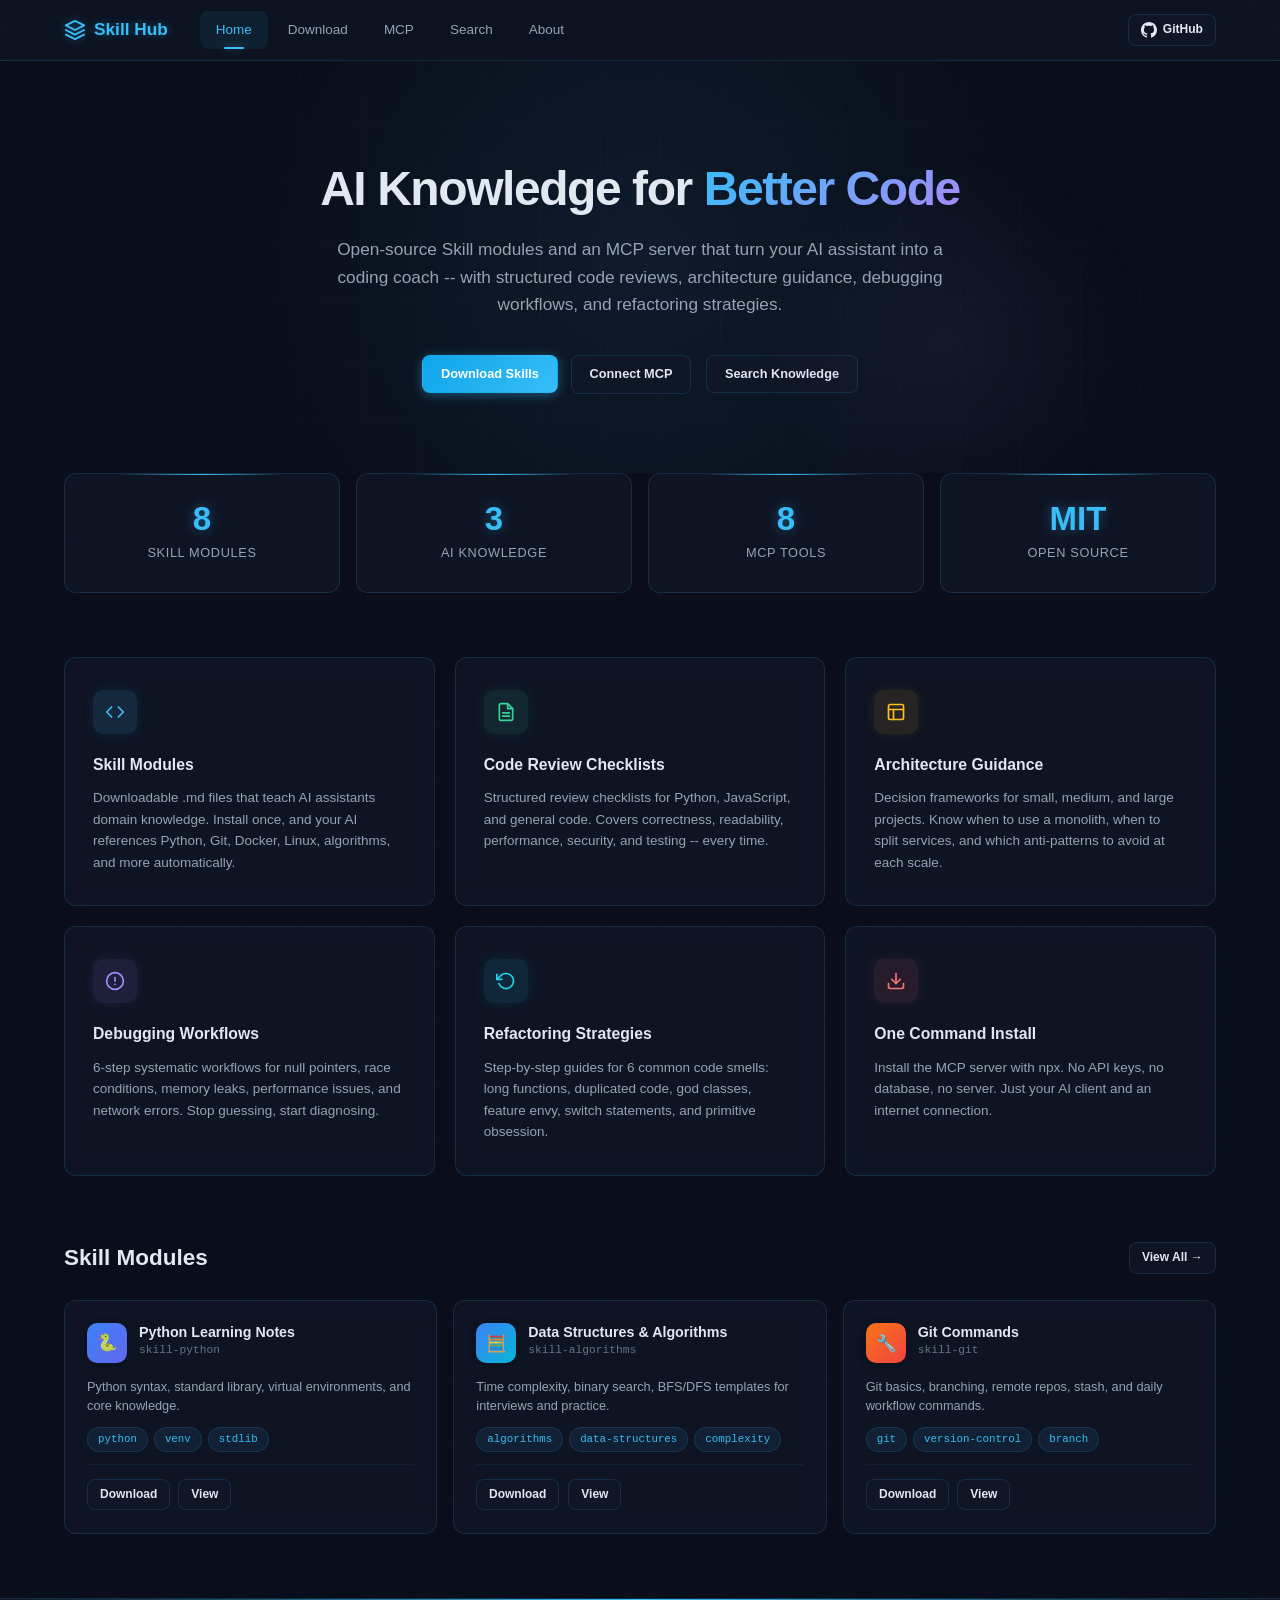
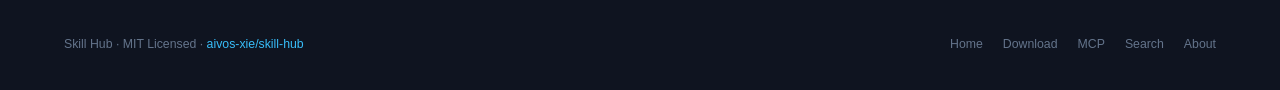
==== index.html @ 74129fa7 "Deploy skill-hub from backup" ====
﻿<!DOCTYPE html>
<html lang="en">
<head>
<meta charset="UTF-8">
<meta name="viewport" content="width=device-width, initial-scale=1.0">
<title>Skill Hub -- AI Knowledge &amp; Skill Modules</title>
<meta name="description" content="Open-source AI knowledge base and Skill modules for developers. Download Skill files, connect the MCP server, and let AI help you write better code.">
<link rel="stylesheet" href="/assets/style.css">
</head>
<body>

<nav class="nav">
  <div class="nav-inner">
    <a href="/" class="nav-brand">
      <svg viewBox="0 0 24 24" fill="none" stroke="currentColor" stroke-width="2" stroke-linecap="round" stroke-linejoin="round"><path d="M12 2L2 7l10 5 10-5-10-5z"/><path d="M2 17l10 5 10-5"/><path d="M2 12l10 5 10-5"/></svg>
      Skill Hub
    </a>
    <div class="nav-links">
      <a href="index.html" class="active">Home</a>
      <a href="download.html">Download</a>
      <a href="mcp.html">MCP</a>
      <a href="search.html">Search</a>
      <a href="about.html">About</a>
    </div>
    <div class="nav-actions">
      <a href="https://github.com/aivos-xie/skill-hub" class="btn btn-sm" target="_blank" rel="noopener">
        <svg width="16" height="16" viewBox="0 0 24 24" fill="currentColor"><path d="M12 0c-6.626 0-12 5.373-12 12 0 5.302 3.438 9.8 8.207 11.387.599.111.793-.261.793-.577v-2.234c-3.338.726-4.033-1.416-4.033-1.416-.546-1.387-1.333-1.756-1.333-1.756-1.089-.745.083-.729.083-.729 1.205.084 1.839 1.237 1.839 1.237 1.07 1.834 2.807 1.304 3.492.997.107-.775.418-1.305.762-1.604-2.665-.305-5.467-1.334-5.467-5.931 0-1.311.469-2.381 1.236-3.221-.124-.303-.535-1.524.117-3.176 0 0 1.008-.322 3.301 1.23.957-.266 1.983-.399 3.003-.404 1.02.005 2.047.138 3.006.404 2.291-1.552 3.297-1.23 3.297-1.23.653 1.653.242 2.874.118 3.176.77.84 1.235 1.911 1.235 3.221 0 4.609-2.807 5.624-5.479 5.921.43.372.823 1.102.823 2.222v3.293c0 .319.192.694.801.576 4.765-1.589 8.199-6.086 8.199-11.386 0-6.627-5.373-12-12-12z"/></svg>
        GitHub
      </a>
    </div>
  </div>
</nav>

<main>
  <section class="hero">
    <div class="container">
      <h1>AI Knowledge for <span>Better Code</span></h1>
      <p>Open-source Skill modules and an MCP server that turn your AI assistant into a coding coach -- with structured code reviews, architecture guidance, debugging workflows, and refactoring strategies.</p>
      <div class="hero-actions">
        <a href="download.html" class="btn btn-primary">Download Skills</a>
        <a href="mcp.html" class="btn">Connect MCP</a>
        <a href="search.html" class="btn">Search Knowledge</a>
      </div>
    </div>
  </section>

  <div class="container">
    <div class="stats">
      <div class="stat">
        <div class="stat-value" id="stat-skills">8</div>
        <div class="stat-label">Skill Modules</div>
      </div>
      <div class="stat">
        <div class="stat-value" id="stat-knowledge">3</div>
        <div class="stat-label">AI Knowledge</div>
      </div>
      <div class="stat">
        <div class="stat-value">8</div>
        <div class="stat-label">MCP Tools</div>
      </div>
      <div class="stat">
        <div class="stat-value">MIT</div>
        <div class="stat-label">Open Source</div>
      </div>
    </div>

    <div class="features">
      <div class="feature">
        <div class="feature-icon blue">
          <svg width="20" height="20" viewBox="0 0 24 24" fill="none" stroke="currentColor" stroke-width="2" stroke-linecap="round" stroke-linejoin="round"><polyline points="16 18 22 12 16 6"/><polyline points="8 6 2 12 8 18"/></svg>
        </div>
        <h3>Skill Modules</h3>
        <p>Downloadable .md files that teach AI assistants domain knowledge. Install once, and your AI references Python, Git, Docker, Linux, algorithms, and more automatically.</p>
      </div>
      <div class="feature">
        <div class="feature-icon green">
          <svg width="20" height="20" viewBox="0 0 24 24" fill="none" stroke="currentColor" stroke-width="2" stroke-linecap="round" stroke-linejoin="round"><path d="M14 2H6a2 2 0 0 0-2 2v16a2 2 0 0 0 2 2h12a2 2 0 0 0 2-2V8z"/><polyline points="14 2 14 8 20 8"/><line x1="16" y1="13" x2="8" y2="13"/><line x1="16" y1="17" x2="8" y2="17"/></svg>
        </div>
        <h3>Code Review Checklists</h3>
        <p>Structured review checklists for Python, JavaScript, and general code. Covers correctness, readability, performance, security, and testing -- every time.</p>
      </div>
      <div class="feature">
        <div class="feature-icon orange">
          <svg width="20" height="20" viewBox="0 0 24 24" fill="none" stroke="currentColor" stroke-width="2" stroke-linecap="round" stroke-linejoin="round"><rect x="3" y="3" width="18" height="18" rx="2" ry="2"/><line x1="3" y1="9" x2="21" y2="9"/><line x1="9" y1="21" x2="9" y2="9"/></svg>
        </div>
        <h3>Architecture Guidance</h3>
        <p>Decision frameworks for small, medium, and large projects. Know when to use a monolith, when to split services, and which anti-patterns to avoid at each scale.</p>
      </div>
      <div class="feature">
        <div class="feature-icon purple">
          <svg width="20" height="20" viewBox="0 0 24 24" fill="none" stroke="currentColor" stroke-width="2" stroke-linecap="round" stroke-linejoin="round"><circle cx="12" cy="12" r="10"/><line x1="12" y1="8" x2="12" y2="12"/><line x1="12" y1="16" x2="12.01" y2="16"/></svg>
        </div>
        <h3>Debugging Workflows</h3>
        <p>6-step systematic workflows for null pointers, race conditions, memory leaks, performance issues, and network errors. Stop guessing, start diagnosing.</p>
      </div>
      <div class="feature">
        <div class="feature-icon cyan">
          <svg width="20" height="20" viewBox="0 0 24 24" fill="none" stroke="currentColor" stroke-width="2" stroke-linecap="round" stroke-linejoin="round"><polyline points="1 4 1 10 7 10"/><path d="M3.51 15a9 9 0 1 0 2.13-9.36L1 10"/></svg>
        </div>
        <h3>Refactoring Strategies</h3>
        <p>Step-by-step guides for 6 common code smells: long functions, duplicated code, god classes, feature envy, switch statements, and primitive obsession.</p>
      </div>
      <div class="feature">
        <div class="feature-icon red">
          <svg width="20" height="20" viewBox="0 0 24 24" fill="none" stroke="currentColor" stroke-width="2" stroke-linecap="round" stroke-linejoin="round"><path d="M21 15v4a2 2 0 0 1-2 2H5a2 2 0 0 1-2-2v-4"/><polyline points="7 10 12 15 17 10"/><line x1="12" y1="15" x2="12" y2="3"/></svg>
        </div>
        <h3>One Command Install</h3>
        <p>Install the MCP server with npx. No API keys, no database, no server. Just your AI client and an internet connection.</p>
      </div>
    </div>

    <div class="section">
      <div class="section-header">
        <h2>Skill Modules</h2>
        <a href="download.html" class="btn btn-sm">View All &rarr;</a>
      </div>
      <div class="skill-grid" id="homeSkillGrid">
        <div class="skill-card"><div class="skill-card-header"><div class="skill-card-icon" style="background:linear-gradient(135deg,#3B82F6,#6366F1)">&#x1F40D;</div><div><div class="skill-card-title">Python Learning Notes</div><div class="skill-card-id">skill-python</div></div></div><div class="skill-card-desc">Python syntax, standard library, virtual environments, and core knowledge.</div><div class="skill-card-tags"><span class="tag">python</span><span class="tag">venv</span><span class="tag">stdlib</span></div><div class="skill-card-actions"><a href="/assets/skills/skill-python.md" download class="btn btn-sm">Download</a><a href="/docs/programming/python.html" class="btn btn-sm">View</a></div></div>
        <div class="skill-card"><div class="skill-card-header"><div class="skill-card-icon" style="background:linear-gradient(135deg,#F97316,#EF4444)">&#x1F527;</div><div><div class="skill-card-title">Git Commands</div><div class="skill-card-id">skill-git</div></div></div><div class="skill-card-desc">Git basics, branching, remote repos, stash, and daily workflow commands.</div><div class="skill-card-tags"><span class="tag">git</span><span class="tag">version-control</span><span class="tag">branch</span></div><div class="skill-card-actions"><a href="/assets/skills/skill-git.md" download class="btn btn-sm">Download</a><a href="/docs/tools/git.html" class="btn btn-sm">View</a></div></div>
        <div class="skill-card"><div class="skill-card-header"><div class="skill-card-icon" style="background:linear-gradient(135deg,#6366F1,#8B5CF6)">&#x1F4DA;</div><div><div class="skill-card-title">Course Materials</div><div class="skill-card-id">skill-courses</div></div></div><div class="skill-card-desc">OS and computer networks course notes: processes, memory, TCP/IP.</div><div class="skill-card-tags"><span class="tag">os</span><span class="tag">network</span><span class="tag">tcp</span></div><div class="skill-card-actions"><a href="/assets/skills/skill-courses.md" download class="btn btn-sm">Download</a><a href="/docs/courses/index.html" class="btn btn-sm">View</a></div></div>
      </div>
    </div>
  </div>
</main>

<footer class="footer">
  <div class="footer-inner">
    <div class="footer-text">Skill Hub &middot; MIT Licensed &middot; <a href="https://github.com/aivos-xie/skill-hub">aivos-xie/skill-hub</a></div>
    <div class="footer-links">
      <a href="index.html">Home</a>
      <a href="download.html">Download</a>
      <a href="mcp.html">MCP</a>
      <a href="search.html">Search</a>
      <a href="about.html">About</a>
    </div>
  </div>
</footer>

<script src="/assets/app.js"></script>
</body>
</html>
---- assets/style.css ----
/* ============================================================
   Skill Hub -- Sci-Fi Design System
   Clean, futuristic dark theme with glow effects & glassmorphism
   ============================================================ */

:root {
  --bg-primary: #0a0e1a;
  --bg-secondary: #0f1420;
  --bg-card: rgba(18, 24, 40, 0.7);
  --bg-card-solid: #121828;
  --bg-hover: rgba(30, 40, 65, 0.8);
  --border: rgba(56, 189, 248, 0.15);
  --border-light: rgba(56, 189, 248, 0.08);
  --border-glow: rgba(56, 189, 248, 0.3);
  --text-primary: #e2e8f0;
  --text-secondary: #94a3b8;
  --text-muted: #64748b;
  --accent: #38bdf8;
  --accent-hover: #7dd3fc;
  --accent-glow: rgba(56, 189, 248, 0.4);
  --green: #34d399;
  --green-bg: rgba(52, 211, 153, 0.1);
  --orange: #fbbf24;
  --orange-bg: rgba(251, 191, 36, 0.1);
  --red: #f87171;
  --red-bg: rgba(248, 113, 113, 0.1);
  --purple: #a78bfa;
  --purple-bg: rgba(167, 139, 250, 0.1);
  --cyan: #22d3ee;
  --cyan-bg: rgba(34, 211, 238, 0.1);
  --radius: 8px;
  --radius-lg: 12px;
  --shadow: 0 4px 24px rgba(0, 0, 0, 0.4);
  --shadow-glow: 0 0 20px var(--accent-glow);
  --font-mono: 'SF Mono', 'Cascadia Code', 'Fira Code', 'JetBrains Mono', Consolas, monospace;
  --font-sans: -apple-system, BlinkMacSystemFont, 'Segoe UI', 'Noto Sans', Helvetica, Arial, sans-serif;
  --grid-pattern: url("data:image/svg+xml,%3Csvg width='60' height='60' xmlns='http://www.w3.org/2000/svg'%3E%3Cdefs%3E%3Cpattern id='grid' width='60' height='60' patternUnits='userSpaceOnUse'%3E%3Cpath d='M 60 0 L 0 0 0 60' fill='none' stroke='rgba(56,189,248,0.04)' stroke-width='1'/%3E%3C/pattern%3E%3C/defs%3E%3Crect width='100%25' height='100%25' fill='url(%23grid)'/%3E%3C/svg%3E");
}

*, *::before, *::after { box-sizing: border-box; margin: 0; padding: 0; }

html { font-size: 15px; scroll-behavior: smooth; }

body {
  font-family: var(--font-sans);
  background: var(--bg-primary);
  background-image: var(--grid-pattern);
  color: var(--text-primary);
  line-height: 1.6;
  min-height: 100vh;
  display: flex;
  flex-direction: column;
}

a { color: var(--accent); text-decoration: none; transition: color 0.2s; }
a:hover { color: var(--accent-hover); text-decoration: underline; }

/* ---- Animations ---- */

@keyframes glow-pulse {
  0%, 100% { box-shadow: 0 0 10px var(--accent-glow); }
  50% { box-shadow: 0 0 25px var(--accent-glow), 0 0 40px rgba(56, 189, 248, 0.15); }
}

@keyframes float {
  0%, 100% { transform: translateY(0); }
  50% { transform: translateY(-4px); }
}

@keyframes shimmer {
  0% { background-position: -200% 0; }
  100% { background-position: 200% 0; }
}

@keyframes fade-in-up {
  from { opacity: 0; transform: translateY(20px); }
  to { opacity: 1; transform: translateY(0); }
}

/* ---- Navigation ---- */

.nav {
  background: rgba(15, 20, 32, 0.85);
  border-bottom: 1px solid var(--border);
  position: sticky;
  top: 0;
  z-index: 100;
  backdrop-filter: blur(16px) saturate(180%);
  -webkit-backdrop-filter: blur(16px) saturate(180%);
}

.nav-inner {
  max-width: 1200px;
  margin: 0 auto;
  padding: 0 24px;
  display: flex;
  align-items: center;
  height: 60px;
  gap: 32px;
}

.nav-brand {
  font-weight: 700;
  font-size: 1.15rem;
  color: var(--accent);
  display: flex;
  align-items: center;
  gap: 8px;
  white-space: nowrap;
  text-shadow: 0 0 10px var(--accent-glow);
}

.nav-brand:hover { color: var(--accent-hover); text-decoration: none; }

.nav-brand svg { width: 22px; height: 22px; filter: drop-shadow(0 0 4px var(--accent-glow)); }

.nav-links {
  display: flex;
  gap: 4px;
  flex: 1;
}

.nav-links a {
  color: var(--text-secondary);
  padding: 8px 16px;
  border-radius: var(--radius);
  font-size: 0.9rem;
  font-weight: 500;
  transition: all 0.25s ease;
  position: relative;
}

.nav-links a:hover,
.nav-links a.active {
  color: var(--accent);
  background: rgba(56, 189, 248, 0.08);
  text-decoration: none;
}

.nav-links a.active::after {
  content: '';
  position: absolute;
  bottom: 0;
  left: 50%;
  transform: translateX(-50%);
  width: 20px;
  height: 2px;
  background: var(--accent);
  border-radius: 1px;
  box-shadow: 0 0 8px var(--accent-glow);
}

.nav-actions { display: flex; gap: 8px; align-items: center; }

/* ---- Buttons ---- */

.btn {
  display: inline-flex;
  align-items: center;
  gap: 6px;
  padding: 8px 18px;
  border-radius: var(--radius);
  font-size: 0.85rem;
  font-weight: 600;
  cursor: pointer;
  border: 1px solid var(--border);
  background: var(--bg-card);
  backdrop-filter: blur(8px);
  color: var(--text-primary);
  transition: all 0.25s ease;
  white-space: nowrap;
}

.btn:hover {
  background: var(--bg-hover);
  border-color: var(--border-glow);
  text-decoration: none;
  transform: translateY(-1px);
  box-shadow: 0 4px 12px rgba(0, 0, 0, 0.3);
}

.btn-primary {
  background: linear-gradient(135deg, #0ea5e9, #38bdf8);
  border-color: transparent;
  color: #fff;
  box-shadow: 0 2px 12px var(--accent-glow);
}

.btn-primary:hover {
  background: linear-gradient(135deg, #38bdf8, #7dd3fc);
  box-shadow: 0 4px 20px var(--accent-glow);
}

.btn-sm { padding: 5px 12px; font-size: 0.8rem; }

.btn-icon { padding: 6px; border: none; background: transparent; color: var(--text-secondary); cursor: pointer; border-radius: var(--radius); }
.btn-icon:hover { background: var(--bg-hover); color: var(--accent); }

/* ---- Layout ---- */

.container {
  max-width: 1200px;
  margin: 0 auto;
  padding: 0 24px;
}

.page {
  flex: 1;
  padding: 40px 0 80px;
}

.page-header {
  margin-bottom: 40px;
  animation: fade-in-up 0.5s ease;
}

.page-header h1 {
  font-size: 2.2rem;
  font-weight: 800;
  margin-bottom: 10px;
  background: linear-gradient(135deg, #e2e8f0, #38bdf8);
  -webkit-background-clip: text;
  -webkit-text-fill-color: transparent;
  background-clip: text;
}

.page-header p {
  color: var(--text-secondary);
  font-size: 1rem;
  max-width: 640px;
}

/* ---- Cards (Glassmorphism) ---- */

.card {
  background: var(--bg-card);
  border: 1px solid var(--border);
  border-radius: var(--radius-lg);
  padding: 24px;
  backdrop-filter: blur(12px);
  -webkit-backdrop-filter: blur(12px);
  transition: all 0.3s ease;
}

.card:hover {
  border-color: var(--border-glow);
  box-shadow: var(--shadow), 0 0 15px rgba(56, 189, 248, 0.08);
  transform: translateY(-2px);
}

/* ---- Hero ---- */

.hero {
  padding: 100px 0 80px;
  text-align: center;
  position: relative;
  overflow: hidden;
}

.hero::before {
  content: '';
  position: absolute;
  top: -50%;
  left: 50%;
  transform: translateX(-50%);
  width: 800px;
  height: 800px;
  background: radial-gradient(circle, rgba(56, 189, 248, 0.08) 0%, transparent 70%);
  pointer-events: none;
}

.hero::after {
  content: '';
  position: absolute;
  top: 20%;
  right: 10%;
  width: 400px;
  height: 400px;
  background: radial-gradient(circle, rgba(167, 139, 250, 0.06) 0%, transparent 70%);
  pointer-events: none;
}

.hero h1 {
  font-size: 3.2rem;
  font-weight: 800;
  letter-spacing: -0.03em;
  margin-bottom: 20px;
  line-height: 1.15;
  position: relative;
  animation: fade-in-up 0.6s ease;
}

.hero h1 span {
  background: linear-gradient(135deg, #38bdf8, #a78bfa);
  -webkit-background-clip: text;
  -webkit-text-fill-color: transparent;
  background-clip: text;
}

.hero p {
  color: var(--text-secondary);
  font-size: 1.15rem;
  max-width: 620px;
  margin: 0 auto 36px;
  position: relative;
  animation: fade-in-up 0.6s ease 0.1s both;
}

.hero-actions {
  display: flex;
  gap: 14px;
  justify-content: center;
  flex-wrap: wrap;
  position: relative;
  animation: fade-in-up 0.6s ease 0.2s both;
}

/* ---- Stats ---- */

.stats {
  display: grid;
  grid-template-columns: repeat(4, 1fr);
  gap: 16px;
  margin-bottom: 64px;
  animation: fade-in-up 0.6s ease 0.3s both;
}

.stat {
  background: var(--bg-card);
  border: 1px solid var(--border);
  border-radius: var(--radius-lg);
  padding: 28px 20px;
  text-align: center;
  backdrop-filter: blur(12px);
  transition: all 0.3s ease;
  position: relative;
  overflow: hidden;
}

.stat::before {
  content: '';
  position: absolute;
  top: 0;
  left: 50%;
  transform: translateX(-50%);
  width: 60%;
  height: 1px;
  background: linear-gradient(90deg, transparent, var(--accent), transparent);
}

.stat:hover {
  border-color: var(--border-glow);
  box-shadow: 0 0 20px rgba(56, 189, 248, 0.08);
  transform: translateY(-3px);
}

.stat-value {
  font-size: 2.2rem;
  font-weight: 800;
  color: var(--accent);
  line-height: 1;
  margin-bottom: 8px;
  text-shadow: 0 0 12px var(--accent-glow);
}

.stat-label {
  font-size: 0.85rem;
  color: var(--text-secondary);
  text-transform: uppercase;
  letter-spacing: 0.05em;
}

/* ---- Feature Grid ---- */

.features {
  display: grid;
  grid-template-columns: repeat(3, 1fr);
  gap: 20px;
  margin-bottom: 64px;
}

.feature {
  background: var(--bg-card);
  border: 1px solid var(--border);
  border-radius: var(--radius-lg);
  padding: 32px 28px;
  backdrop-filter: blur(12px);
  transition: all 0.3s ease;
  position: relative;
  overflow: hidden;
}

.feature::after {
  content: '';
  position: absolute;
  top: 0;
  left: 0;
  right: 0;
  height: 1px;
  background: linear-gradient(90deg, transparent, var(--border-glow), transparent);
  opacity: 0;
  transition: opacity 0.3s;
}

.feature:hover {
  border-color: var(--border-glow);
  transform: translateY(-4px);
  box-shadow: 0 8px 32px rgba(0, 0, 0, 0.3), 0 0 15px rgba(56, 189, 248, 0.05);
}

.feature:hover::after { opacity: 1; }

.feature-icon {
  width: 44px;
  height: 44px;
  border-radius: 10px;
  display: flex;
  align-items: center;
  justify-content: center;
  margin-bottom: 18px;
  font-size: 1.2rem;
  transition: transform 0.3s;
}

.feature:hover .feature-icon { transform: scale(1.1); }

.feature-icon.blue { background: rgba(56, 189, 248, 0.12); color: var(--accent); box-shadow: 0 0 12px rgba(56, 189, 248, 0.1); }
.feature-icon.green { background: var(--green-bg); color: var(--green); box-shadow: 0 0 12px rgba(52, 211, 153, 0.1); }
.feature-icon.orange { background: var(--orange-bg); color: var(--orange); box-shadow: 0 0 12px rgba(251, 191, 36, 0.1); }
.feature-icon.purple { background: var(--purple-bg); color: var(--purple); box-shadow: 0 0 12px rgba(167, 139, 250, 0.1); }
.feature-icon.cyan { background: var(--cyan-bg); color: var(--cyan); box-shadow: 0 0 12px rgba(34, 211, 238, 0.1); }
.feature-icon.red { background: var(--red-bg); color: var(--red); box-shadow: 0 0 12px rgba(248, 113, 113, 0.1); }

.feature h3 {
  font-size: 1.05rem;
  font-weight: 700;
  margin-bottom: 10px;
  color: var(--text-primary);
}

.feature p {
  color: var(--text-secondary);
  font-size: 0.9rem;
  line-height: 1.6;
}

/* ---- Section ---- */

.section {
  margin-bottom: 64px;
}

.section-header {
  display: flex;
  align-items: center;
  justify-content: space-between;
  margin-bottom: 24px;
}

.section-header h2 {
  font-size: 1.5rem;
  font-weight: 700;
  color: var(--text-primary);
}

/* ---- Skill Grid ---- */

.skill-grid {
  display: grid;
  grid-template-columns: repeat(auto-fill, minmax(340px, 1fr));
  gap: 16px;
}

.skill-card {
  background: var(--bg-card);
  border: 1px solid var(--border);
  border-radius: var(--radius-lg);
  padding: 22px;
  backdrop-filter: blur(12px);
  transition: all 0.3s ease;
}

.skill-card:hover {
  border-color: var(--border-glow);
  transform: translateY(-2px);
  box-shadow: 0 4px 20px rgba(0, 0, 0, 0.3), 0 0 10px rgba(56, 189, 248, 0.05);
}

.skill-card-header {
  display: flex;
  align-items: flex-start;
  gap: 12px;
  margin-bottom: 14px;
}

.skill-card-icon {
  width: 40px;
  height: 40px;
  border-radius: 10px;
  display: flex;
  align-items: center;
  justify-content: center;
  font-size: 1.1rem;
  flex-shrink: 0;
  box-shadow: 0 2px 8px rgba(0, 0, 0, 0.2);
}

.skill-card-title {
  font-weight: 600;
  font-size: 0.95rem;
  line-height: 1.3;
}

.skill-card-id {
  font-size: 0.75rem;
  color: var(--text-muted);
  font-family: var(--font-mono);
}

.skill-card-desc {
  color: var(--text-secondary);
  font-size: 0.85rem;
  margin-bottom: 12px;
  line-height: 1.5;
}

.skill-card-tags {
  display: flex;
  flex-wrap: wrap;
  gap: 6px;
  margin-bottom: 12px;
}

.tag {
  font-size: 0.72rem;
  padding: 3px 10px;
  border-radius: 20px;
  background: rgba(56, 189, 248, 0.08);
  color: var(--accent);
  font-family: var(--font-mono);
  border: 1px solid rgba(56, 189, 248, 0.15);
  transition: all 0.2s;
}

.tag:hover {
  background: rgba(56, 189, 248, 0.15);
  border-color: var(--border-glow);
}

.skill-card-actions {
  display: flex;
  align-items: center;
  gap: 8px;
  padding-top: 14px;
  border-top: 1px solid var(--border-light);
}

.skill-card-actions .btn { font-size: 0.8rem; }

/* ---- Download page specific ---- */

.skill-module {
  background: var(--bg-card);
  border: 1px solid var(--border);
  border-radius: var(--radius-lg);
  padding: 22px;
  backdrop-filter: blur(12px);
  transition: all 0.3s ease;
}

.skill-module:hover { border-color: var(--border-glow); transform: translateY(-2px); }

.skill-module__check {
  display: flex;
  align-items: center;
  gap: 8px;
  margin-bottom: 12px;
}

.skill-module__check input[type="checkbox"] {
  width: 16px;
  height: 16px;
  accent-color: var(--accent);
  cursor: pointer;
}

.skill-module__header {
  display: flex;
  align-items: flex-start;
  gap: 12px;
  margin-bottom: 10px;
}

.skill-module__icon {
  width: 38px;
  height: 38px;
  border-radius: 10px;
  display: flex;
  align-items: center;
  justify-content: center;
  font-size: 1.1rem;
  flex-shrink: 0;
  box-shadow: 0 2px 8px rgba(0, 0, 0, 0.2);
}

.skill-module__title {
  font-weight: 600;
  font-size: 0.95rem;
}

.skill-module__id {
  font-size: 0.75rem;
  color: var(--text-muted);
  font-family: var(--font-mono);
}

.skill-module__desc {
  color: var(--text-secondary);
  font-size: 0.85rem;
  margin-bottom: 10px;
}

.skill-module__tags {
  display: flex;
  flex-wrap: wrap;
  gap: 6px;
  margin-bottom: 10px;
}

.skill-module__note {
  font-size: 0.8rem;
  color: var(--text-muted);
  margin-bottom: 12px;
}

.skill-module__actions {
  display: flex;
  align-items: center;
  gap: 8px;
  padding-top: 12px;
  border-top: 1px solid var(--border-light);
  flex-wrap: wrap;
}

.skill-module__cmd {
  font-family: var(--font-mono);
  font-size: 0.78rem;
  color: var(--accent);
  background: rgba(56, 189, 248, 0.06);
  padding: 5px 12px;
  border-radius: var(--radius);
  flex: 1;
  min-width: 0;
  overflow: hidden;
  text-overflow: ellipsis;
  white-space: nowrap;
  border: 1px solid rgba(56, 189, 248, 0.1);
}

.skill-module__copy {
  font-size: 0.78rem;
  padding: 5px 12px;
  border-radius: var(--radius);
  border: 1px solid var(--border);
  background: var(--bg-card);
  color: var(--text-secondary);
  cursor: pointer;
  white-space: nowrap;
  transition: all 0.2s;
}

.skill-module__copy:hover { background: var(--bg-hover); color: var(--accent); border-color: var(--border-glow); }

.skill-module__download {
  display: inline-flex;
  align-items: center;
  justify-content: center;
  width: 34px;
  height: 34px;
  border-radius: var(--radius);
  border: 1px solid var(--border);
  color: var(--text-secondary);
  cursor: pointer;
  background: var(--bg-card);
  transition: all 0.2s;
}

.skill-module__download:hover { background: var(--bg-hover); color: var(--accent); border-color: var(--accent); box-shadow: 0 0 10px var(--accent-glow); }

.skill-module__view {
  font-size: 0.8rem;
  color: var(--accent);
  white-space: nowrap;
}

/* ---- Search ---- */

.search-bar {
  position: relative;
  max-width: 560px;
  margin-bottom: 32px;
}

.search-bar input {
  width: 100%;
  padding: 14px 18px 14px 48px;
  border-radius: var(--radius-lg);
  border: 1px solid var(--border);
  background: var(--bg-card);
  backdrop-filter: blur(8px);
  color: var(--text-primary);
  font-size: 0.95rem;
  font-family: var(--font-sans);
  outline: none;
  transition: all 0.25s ease;
}

.search-bar input:focus {
  border-color: var(--accent);
  box-shadow: 0 0 16px var(--accent-glow);
}

.search-bar input::placeholder { color: var(--text-muted); }

.search-bar svg {
  position: absolute;
  left: 16px;
  top: 50%;
  transform: translateY(-50%);
  color: var(--text-muted);
}

.search-results { margin-top: 8px; }

.search-result {
  padding: 18px;
  border-bottom: 1px solid var(--border-light);
  border-radius: var(--radius);
  transition: all 0.2s;
}

.search-result:hover { background: var(--bg-hover); }

.search-result-title {
  font-weight: 600;
  margin-bottom: 6px;
}

.search-result-title a { color: var(--text-primary); }
.search-result-title a:hover { color: var(--accent); }

.search-result-desc {
  color: var(--text-secondary);
  font-size: 0.85rem;
  margin-bottom: 8px;
}

.search-result-meta {
  display: flex;
  gap: 12px;
  font-size: 0.78rem;
  color: var(--text-muted);
  align-items: center;
}

.search-result-meta .tag { font-size: 0.7rem; }

/* ---- MCP Page ---- */

.mcp-section {
  background: var(--bg-card);
  border: 1px solid var(--border);
  border-radius: var(--radius-lg);
  padding: 32px;
  margin-bottom: 24px;
  backdrop-filter: blur(12px);
  transition: all 0.3s ease;
}

.mcp-section:hover { border-color: var(--border-glow); }

.mcp-section h2 {
  font-size: 1.2rem;
  font-weight: 700;
  margin-bottom: 18px;
  display: flex;
  align-items: center;
  gap: 10px;
  color: var(--text-primary);
}

.code-block {
  background: rgba(10, 14, 26, 0.9);
  border: 1px solid var(--border);
  border-radius: var(--radius);
  padding: 18px 22px;
  font-family: var(--font-mono);
  font-size: 0.82rem;
  line-height: 1.7;
  overflow-x: auto;
  color: var(--accent);
  position: relative;
}

.code-block .copy-btn {
  position: absolute;
  top: 10px;
  right: 10px;
  padding: 5px 12px;
  font-size: 0.75rem;
  border-radius: var(--radius);
  border: 1px solid var(--border);
  background: var(--bg-card);
  color: var(--text-secondary);
  cursor: pointer;
  transition: all 0.2s;
}

.code-block .copy-btn:hover { background: var(--bg-hover); color: var(--accent); border-color: var(--border-glow); }

.tool-table {
  width: 100%;
  border-collapse: collapse;
  font-size: 0.9rem;
}

.tool-table th {
  text-align: left;
  padding: 12px 16px;
  border-bottom: 1px solid var(--border);
  color: var(--text-secondary);
  font-weight: 600;
  font-size: 0.8rem;
  text-transform: uppercase;
  letter-spacing: 0.08em;
}

.tool-table td {
  padding: 14px 16px;
  border-bottom: 1px solid var(--border-light);
  vertical-align: top;
}

.tool-table td:first-child {
  font-family: var(--font-mono);
  font-size: 0.82rem;
  color: var(--accent);
  white-space: nowrap;
}

.tool-table td:last-child {
  color: var(--text-secondary);
  font-size: 0.85rem;
}

.tool-table tr:hover { background: var(--bg-hover); }

/* ---- About Page ---- */

.about-grid {
  display: grid;
  grid-template-columns: repeat(2, 1fr);
  gap: 20px;
}

.about-card {
  background: var(--bg-card);
  border: 1px solid var(--border);
  border-radius: var(--radius-lg);
  padding: 32px;
  backdrop-filter: blur(12px);
  transition: all 0.3s ease;
}

.about-card:hover { border-color: var(--border-glow); transform: translateY(-2px); }

.about-card h3 {
  font-size: 1.05rem;
  font-weight: 700;
  margin-bottom: 14px;
}

.about-card p,
.about-card li {
  color: var(--text-secondary);
  font-size: 0.9rem;
  line-height: 1.7;
}

.about-card ul {
  padding-left: 20px;
}

.about-card li { margin-bottom: 8px; }

/* Tip / QR Section */

.tip-section {
  margin-top: 64px;
  text-align: center;
  animation: fade-in-up 0.6s ease;
}

.tip-section h2 {
  font-size: 1.6rem;
  font-weight: 700;
  margin-bottom: 12px;
  background: linear-gradient(135deg, #38bdf8, #a78bfa);
  -webkit-background-clip: text;
  -webkit-text-fill-color: transparent;
  background-clip: text;
}

.tip-section p {
  color: var(--text-secondary);
  font-size: 0.95rem;
  margin-bottom: 32px;
}

.tip-card {
  display: inline-block;
  background: var(--bg-card);
  border: 1px solid var(--border);
  border-radius: 16px;
  padding: 32px 40px;
  backdrop-filter: blur(16px);
  transition: all 0.3s ease;
  position: relative;
  overflow: hidden;
}

.tip-card::before {
  content: '';
  position: absolute;
  top: 0;
  left: 0;
  right: 0;
  height: 2px;
  background: linear-gradient(90deg, transparent, var(--accent), var(--purple), transparent);
}

.tip-card:hover {
  border-color: var(--border-glow);
  box-shadow: 0 0 30px rgba(56, 189, 248, 0.1);
  transform: translateY(-4px);
}

.tip-qr {
  width: 200px;
  height: 200px;
  border-radius: 12px;
  border: 2px solid var(--border);
  object-fit: cover;
  margin-bottom: 16px;
  transition: all 0.3s;
}

.tip-card:hover .tip-qr {
  border-color: var(--border-glow);
  box-shadow: 0 0 16px var(--accent-glow);
}

.tip-label {
  font-size: 0.9rem;
  color: var(--text-secondary);
  font-weight: 500;
}

.tip-label strong {
  color: var(--accent);
}

/* ---- Footer ---- */

.footer {
  background: var(--bg-secondary);
  border-top: 1px solid var(--border);
  padding: 36px 0;
  margin-top: auto;
  position: relative;
}

.footer::before {
  content: '';
  position: absolute;
  top: 0;
  left: 0;
  right: 0;
  height: 1px;
  background: linear-gradient(90deg, transparent, var(--accent), transparent);
}

.footer-inner {
  max-width: 1200px;
  margin: 0 auto;
  padding: 0 24px;
  display: flex;
  align-items: center;
  justify-content: space-between;
  flex-wrap: wrap;
  gap: 16px;
}

.footer-text {
  color: var(--text-muted);
  font-size: 0.82rem;
}

.footer-links {
  display: flex;
  gap: 20px;
}

.footer-links a {
  color: var(--text-muted);
  font-size: 0.82rem;
  transition: color 0.2s;
}

.footer-links a:hover { color: var(--accent); }

/* ---- Toast ---- */

.toast {
  position: fixed;
  bottom: 24px;
  right: 24px;
  background: linear-gradient(135deg, #0ea5e9, #38bdf8);
  color: #fff;
  padding: 12px 24px;
  border-radius: var(--radius);
  font-size: 0.85rem;
  font-weight: 600;
  z-index: 1000;
  opacity: 0;
  transform: translateY(10px);
  transition: all 0.3s;
  pointer-events: none;
  box-shadow: 0 4px 16px var(--accent-glow);
}

.toast.show { opacity: 1; transform: translateY(0); }

/* ---- Responsive ---- */

@media (max-width: 768px) {
  .nav-inner { gap: 16px; padding: 0 16px; }
  .nav-links { display: none; }
  .hero { padding: 60px 0 50px; }
  .hero h1 { font-size: 2.2rem; }
  .stats { grid-template-columns: repeat(2, 1fr); }
  .features { grid-template-columns: 1fr; }
  .skill-grid { grid-template-columns: 1fr; }
  .about-grid { grid-template-columns: 1fr; }
  .page { padding: 24px 0 48px; }
  .section-header { flex-direction: column; align-items: flex-start; gap: 8px; }
}

@media (max-width: 480px) {
  .hero h1 { font-size: 1.8rem; }
  .stats { grid-template-columns: 1fr 1fr; }
  .stat { padding: 20px 16px; }
  .stat-value { font-size: 1.6rem; }
}
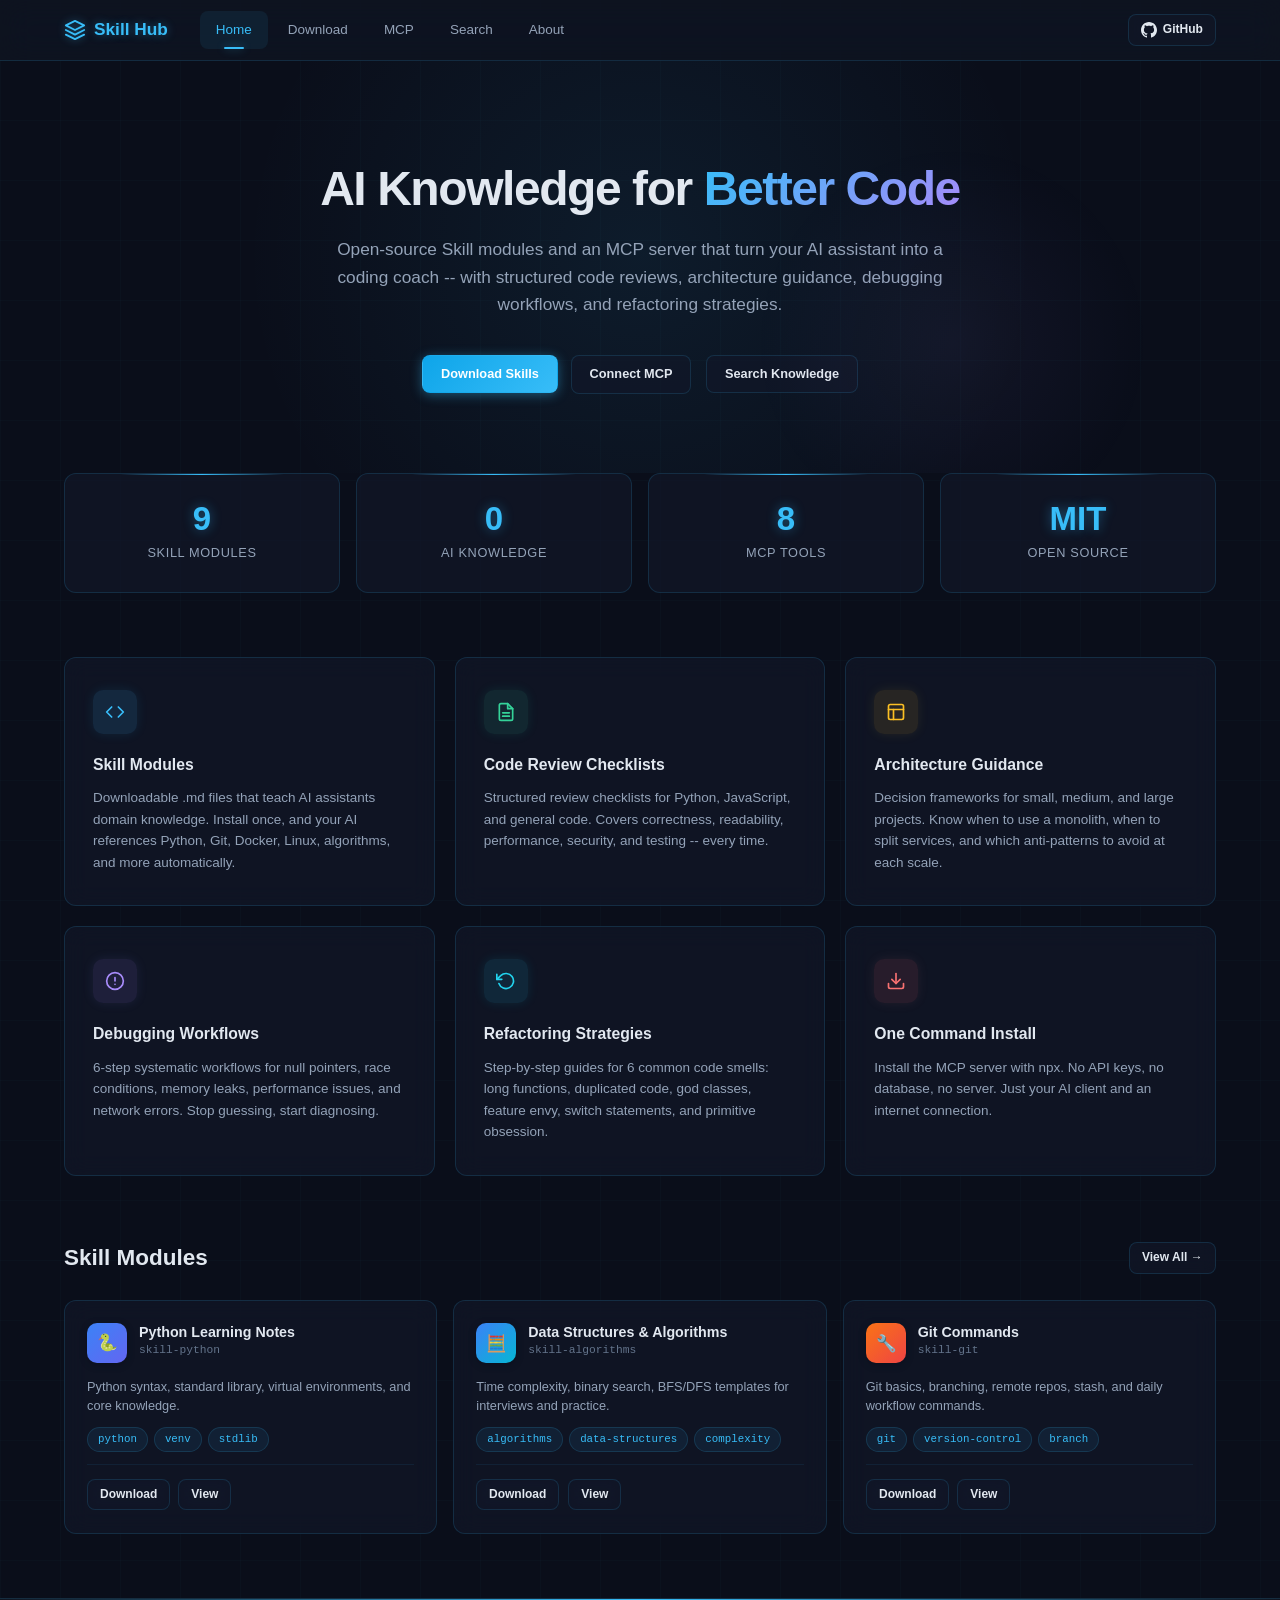
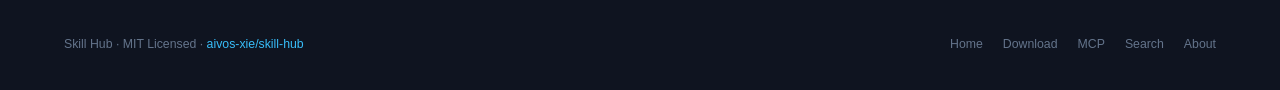
==== commit 50e58e9c: "Dynamic stats from knowledge-index.json" ====
--- a/index.html
+++ b/index.html
@@ -5,7 +5,7 @@
 <meta name="viewport" content="width=device-width, initial-scale=1.0">
 <title>Skill Hub -- AI Knowledge &amp; Skill Modules</title>
 <meta name="description" content="Open-source AI knowledge base and Skill modules for developers. Download Skill files, connect the MCP server, and let AI help you write better code.">
-<link rel="stylesheet" href="/assets/style.css">
+<link rel="stylesheet" href="assets/style.css">
 </head>
 <body>
 
@@ -115,9 +115,9 @@
         <a href="download.html" class="btn btn-sm">View All &rarr;</a>
       </div>
       <div class="skill-grid" id="homeSkillGrid">
-        <div class="skill-card"><div class="skill-card-header"><div class="skill-card-icon" style="background:linear-gradient(135deg,#3B82F6,#6366F1)">&#x1F40D;</div><div><div class="skill-card-title">Python Learning Notes</div><div class="skill-card-id">skill-python</div></div></div><div class="skill-card-desc">Python syntax, standard library, virtual environments, and core knowledge.</div><div class="skill-card-tags"><span class="tag">python</span><span class="tag">venv</span><span class="tag">stdlib</span></div><div class="skill-card-actions"><a href="/assets/skills/skill-python.md" download class="btn btn-sm">Download</a><a href="/docs/programming/python.html" class="btn btn-sm">View</a></div></div>
-        <div class="skill-card"><div class="skill-card-header"><div class="skill-card-icon" style="background:linear-gradient(135deg,#F97316,#EF4444)">&#x1F527;</div><div><div class="skill-card-title">Git Commands</div><div class="skill-card-id">skill-git</div></div></div><div class="skill-card-desc">Git basics, branching, remote repos, stash, and daily workflow commands.</div><div class="skill-card-tags"><span class="tag">git</span><span class="tag">version-control</span><span class="tag">branch</span></div><div class="skill-card-actions"><a href="/assets/skills/skill-git.md" download class="btn btn-sm">Download</a><a href="/docs/tools/git.html" class="btn btn-sm">View</a></div></div>
-        <div class="skill-card"><div class="skill-card-header"><div class="skill-card-icon" style="background:linear-gradient(135deg,#6366F1,#8B5CF6)">&#x1F4DA;</div><div><div class="skill-card-title">Course Materials</div><div class="skill-card-id">skill-courses</div></div></div><div class="skill-card-desc">OS and computer networks course notes: processes, memory, TCP/IP.</div><div class="skill-card-tags"><span class="tag">os</span><span class="tag">network</span><span class="tag">tcp</span></div><div class="skill-card-actions"><a href="/assets/skills/skill-courses.md" download class="btn btn-sm">Download</a><a href="/docs/courses/index.html" class="btn btn-sm">View</a></div></div>
+        <div class="skill-card"><div class="skill-card-header"><div class="skill-card-icon" style="background:linear-gradient(135deg,#3B82F6,#6366F1)">&#x1F40D;</div><div><div class="skill-card-title">Python Learning Notes</div><div class="skill-card-id">skill-python</div></div></div><div class="skill-card-desc">Python syntax, standard library, virtual environments, and core knowledge.</div><div class="skill-card-tags"><span class="tag">python</span><span class="tag">venv</span><span class="tag">stdlib</span></div><div class="skill-card-actions"><a href="assets/skills/skill-python.md" download class="btn btn-sm">Download</a><a href="docs/programming/python.html" class="btn btn-sm">View</a></div></div>
+        <div class="skill-card"><div class="skill-card-header"><div class="skill-card-icon" style="background:linear-gradient(135deg,#F97316,#EF4444)">&#x1F527;</div><div><div class="skill-card-title">Git Commands</div><div class="skill-card-id">skill-git</div></div></div><div class="skill-card-desc">Git basics, branching, remote repos, stash, and daily workflow commands.</div><div class="skill-card-tags"><span class="tag">git</span><span class="tag">version-control</span><span class="tag">branch</span></div><div class="skill-card-actions"><a href="assets/skills/skill-git.md" download class="btn btn-sm">Download</a><a href="docs/tools/git.html" class="btn btn-sm">View</a></div></div>
+        <div class="skill-card"><div class="skill-card-header"><div class="skill-card-icon" style="background:linear-gradient(135deg,#6366F1,#8B5CF6)">&#x1F4DA;</div><div><div class="skill-card-title">Course Materials</div><div class="skill-card-id">skill-courses</div></div></div><div class="skill-card-desc">OS and computer networks course notes: processes, memory, TCP/IP.</div><div class="skill-card-tags"><span class="tag">os</span><span class="tag">network</span><span class="tag">tcp</span></div><div class="skill-card-actions"><a href="assets/skills/skill-courses.md" download class="btn btn-sm">Download</a><a href="docs/courses/index.html" class="btn btn-sm">View</a></div></div>
       </div>
     </div>
   </div>
@@ -136,6 +136,16 @@
   </div>
 </footer>
 
-<script src="/assets/app.js"></script>
+<script src="assets/app.js"></script>
+<!-- 糖糖: 动态更新统计数字 -->
+<script>
+fetch("assets/knowledge-index.json")
+  .then(r => r.json())
+  .then(d => {
+    document.getElementById("stat-skills").textContent = d.total_skills || 0;
+    document.getElementById("stat-knowledge").textContent = d.total_ai_knowledge || 0;
+  })
+  .catch(() => {});
+</script>
 </body>
 </html>
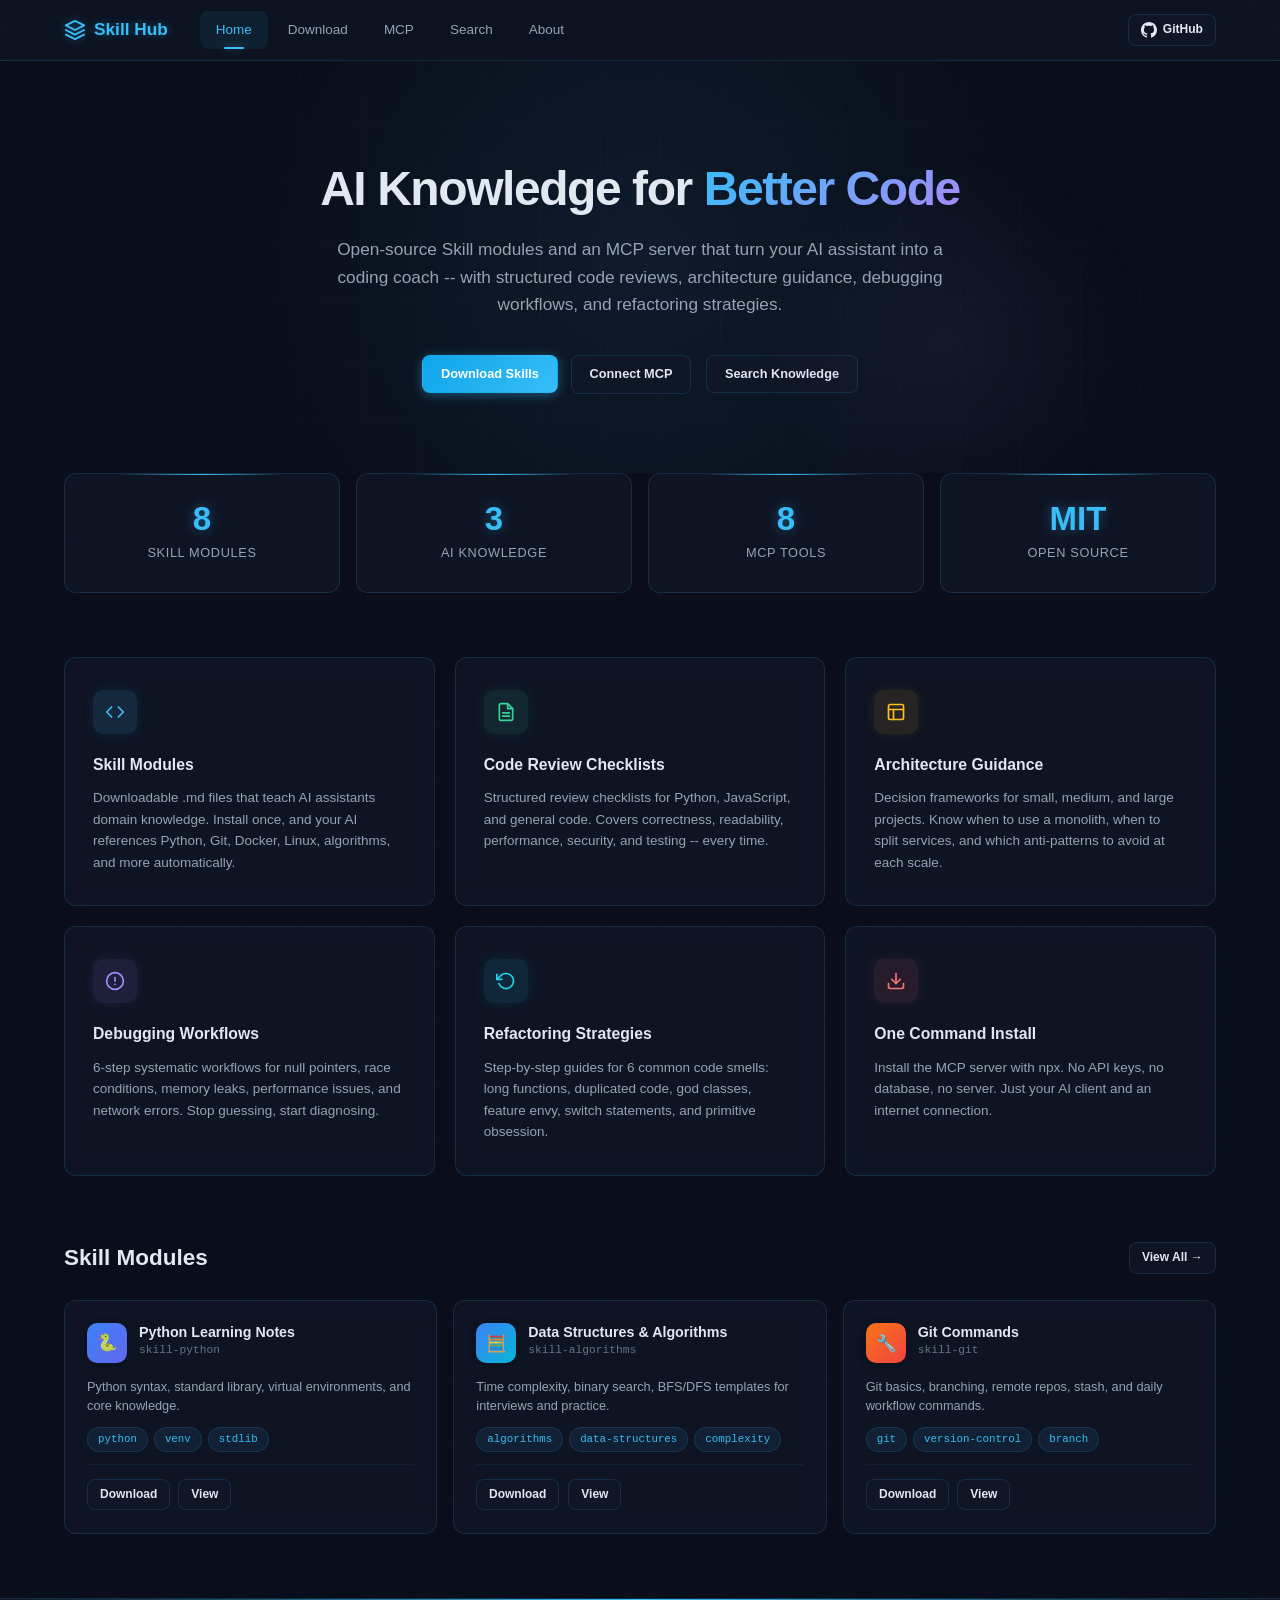
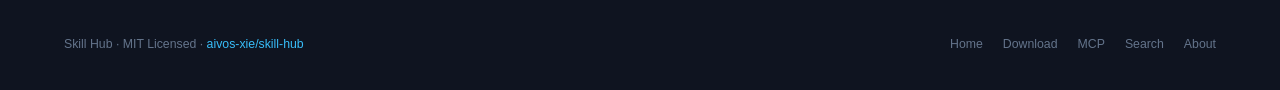
==== commit f68c7f90: "Fix stats: absolute path + MCP Tools id" ====
--- a/index.html
+++ b/index.html
@@ -55,7 +55,7 @@
         <div class="stat-label">AI Knowledge</div>
       </div>
       <div class="stat">
-        <div class="stat-value">8</div>
+        <div class="stat-value" id="stat-mcp">8</div>
         <div class="stat-label">MCP Tools</div>
       </div>
       <div class="stat">
@@ -138,14 +138,17 @@
 
 <script src="assets/app.js"></script>
 <!-- 糖糖: 动态更新统计数字 -->
+<!-- 糖糖: 动态更新统计数字 -->
 <script>
-fetch("assets/knowledge-index.json")
+fetch("/skill-hub/assets/knowledge-index.json")
   .then(r => r.json())
   .then(d => {
-    document.getElementById("stat-skills").textContent = d.total_skills || 0;
-    document.getElementById("stat-knowledge").textContent = d.total_ai_knowledge || 0;
+    var el = document.getElementById("stat-skills");
+    if (el) el.textContent = d.total_skills || 0;
+    el = document.getElementById("stat-knowledge");
+    if (el) el.textContent = d.total_ai_knowledge || 0;
   })
-  .catch(() => {});
+  .catch(function(e) { console.log("Stats update skipped:", e.message); });
 </script>
 </body>
 </html>
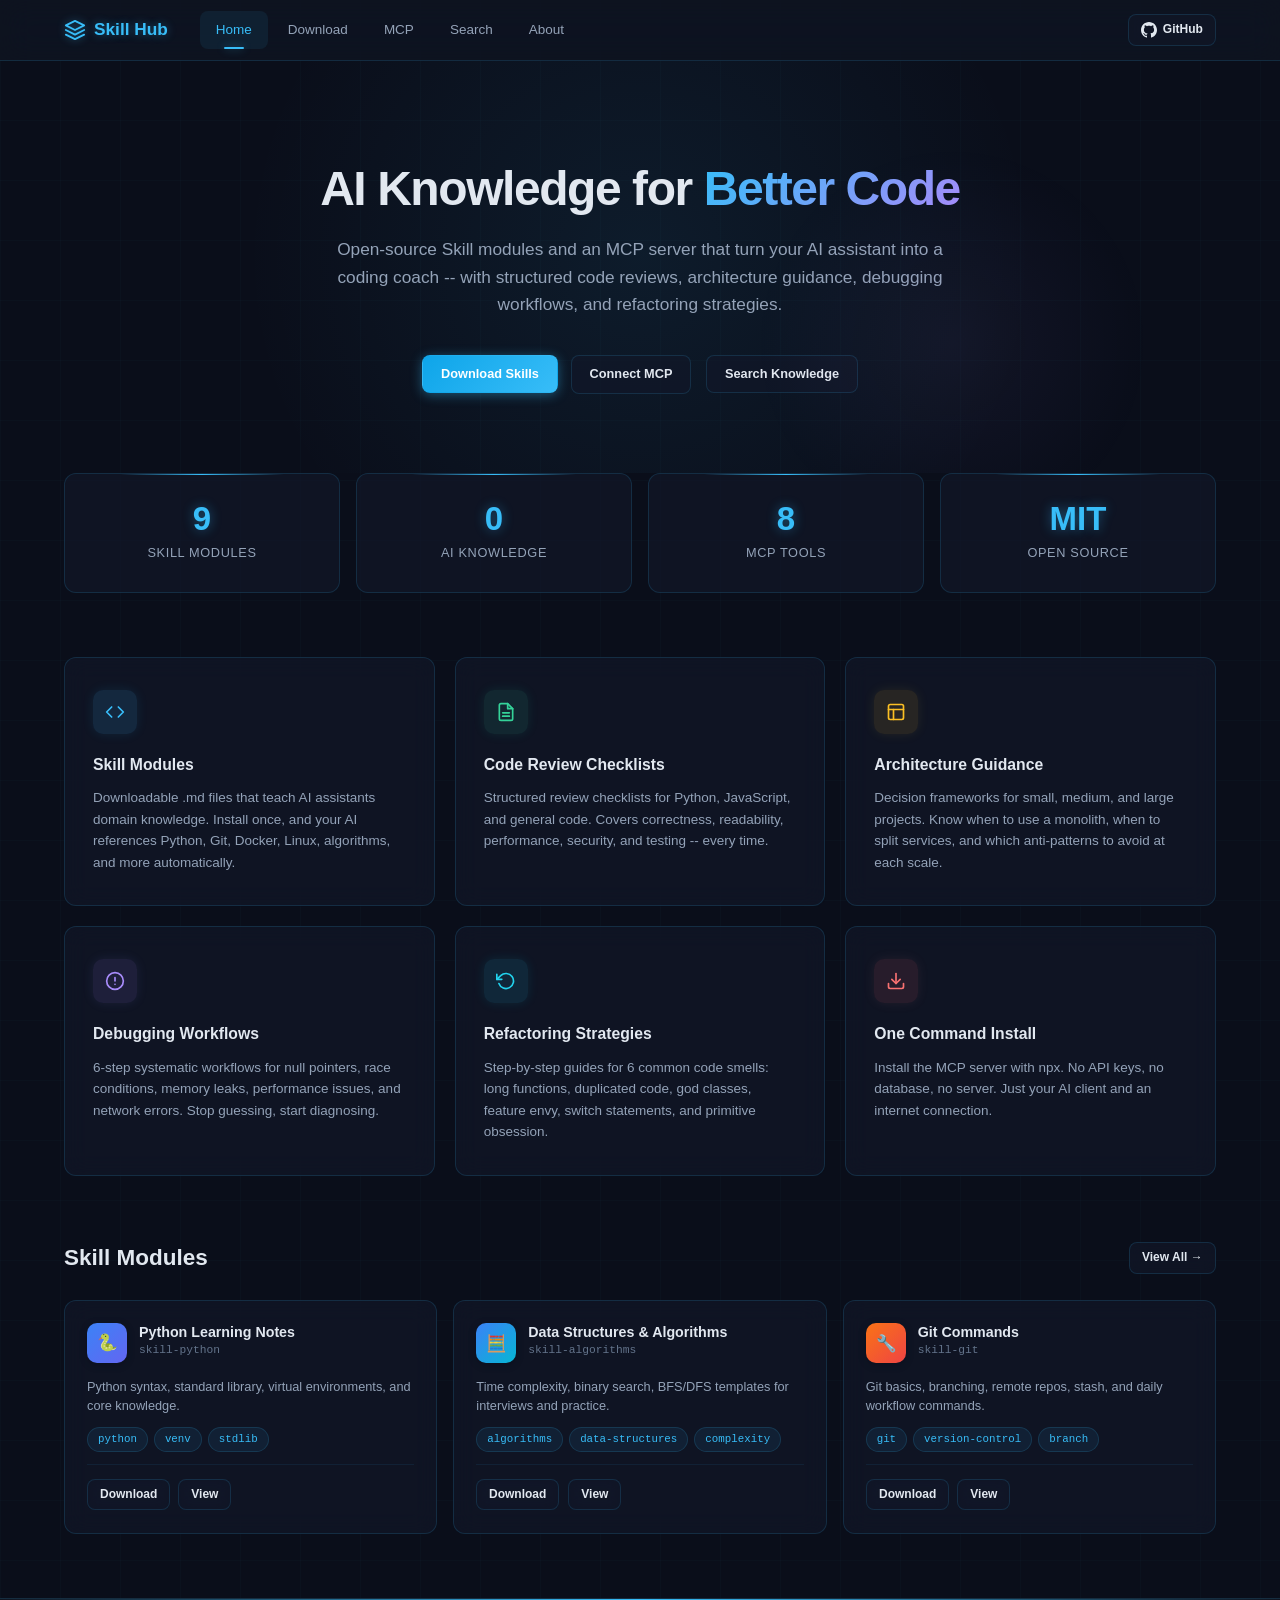
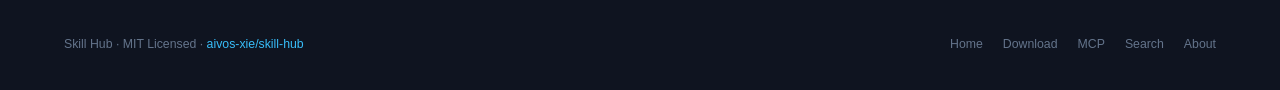
==== commit b8989315: "Update hardcoded stats: 9 skills, 0 AI knowledge" ====
--- a/index.html
+++ b/index.html
@@ -47,11 +47,11 @@
   <div class="container">
     <div class="stats">
       <div class="stat">
-        <div class="stat-value" id="stat-skills">8</div>
+        <div class="stat-value" id="stat-skills">9</div>
         <div class="stat-label">Skill Modules</div>
       </div>
       <div class="stat">
-        <div class="stat-value" id="stat-knowledge">3</div>
+        <div class="stat-value" id="stat-knowledge">0</div>
         <div class="stat-label">AI Knowledge</div>
       </div>
       <div class="stat">
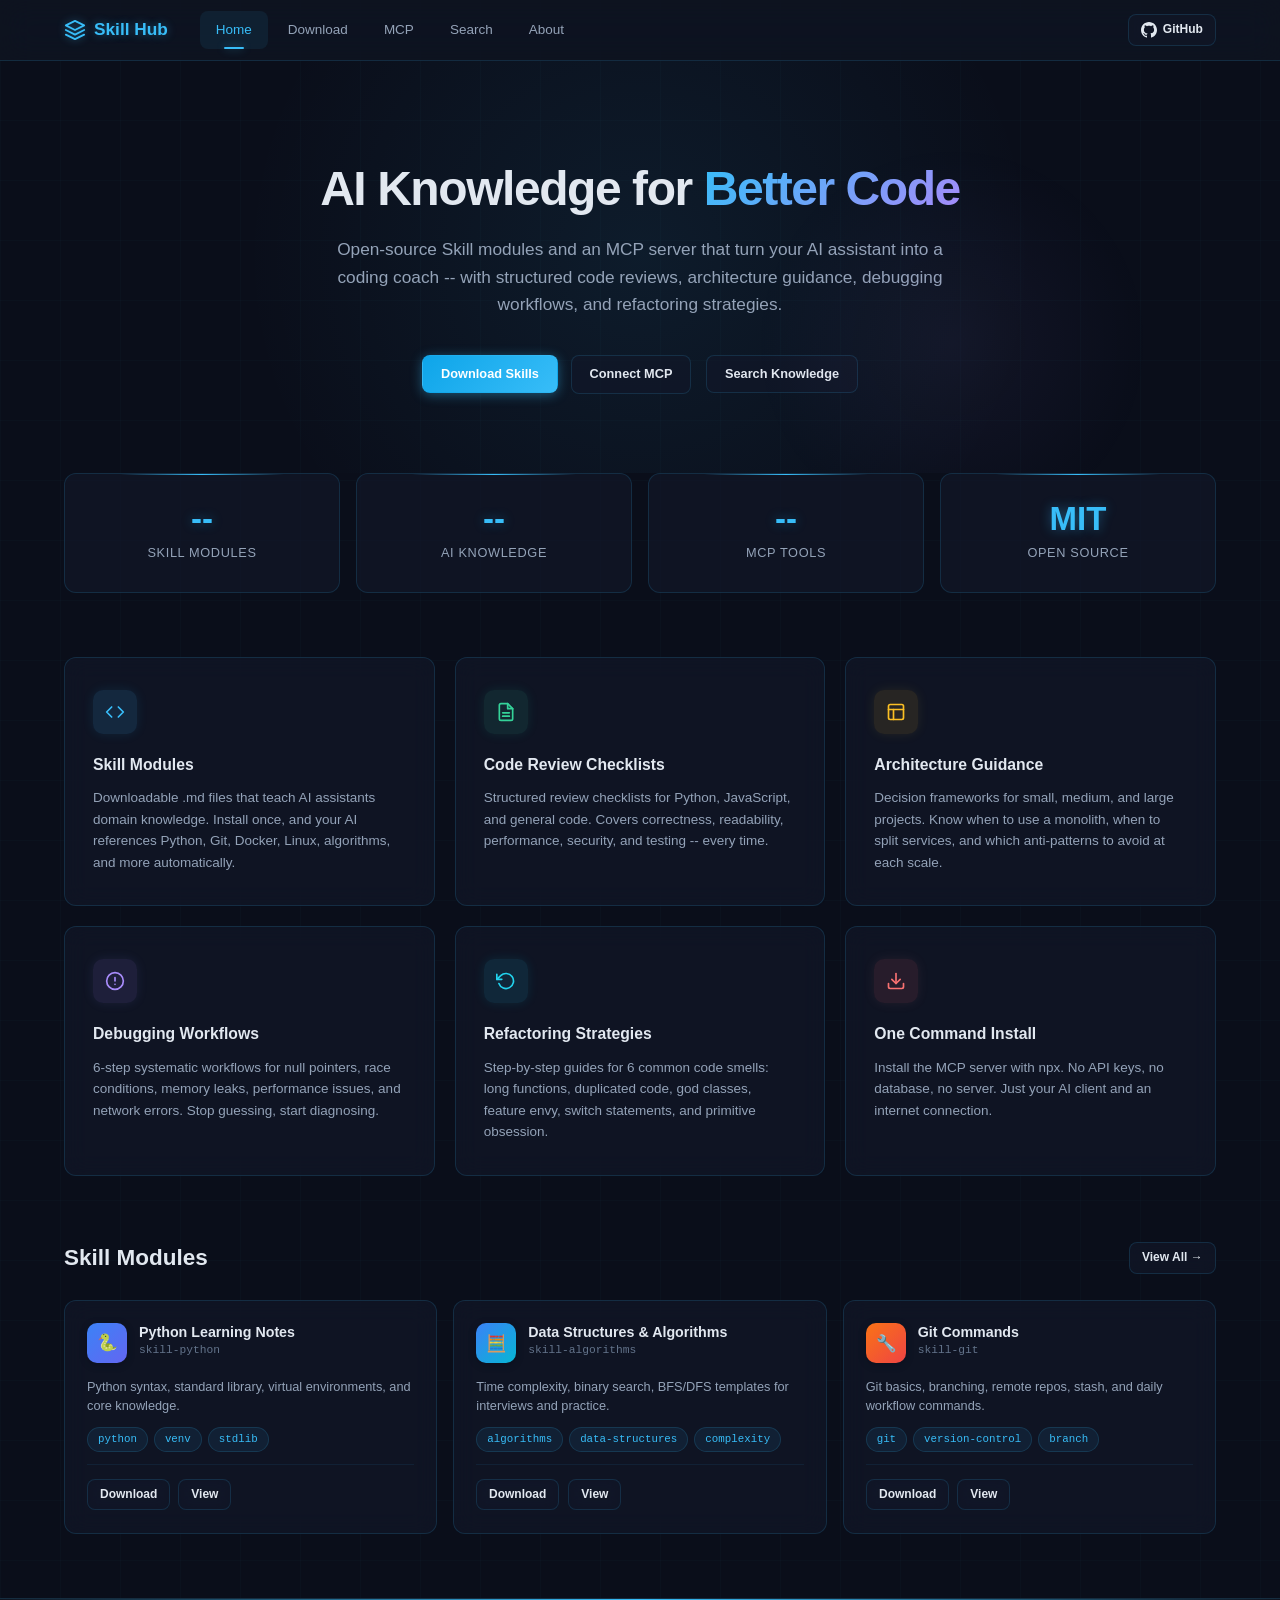
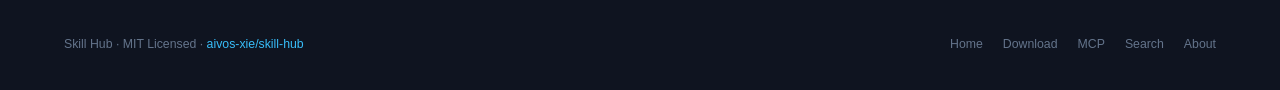
==== commit 56189ee0: "Dynamic stats via XMLHttpRequest, default --" ====
--- a/index.html
+++ b/index.html
@@ -47,15 +47,15 @@
   <div class="container">
     <div class="stats">
       <div class="stat">
-        <div class="stat-value" id="stat-skills">9</div>
+        <div class="stat-value" id="stat-skills">--</div>
         <div class="stat-label">Skill Modules</div>
       </div>
       <div class="stat">
-        <div class="stat-value" id="stat-knowledge">0</div>
+        <div class="stat-value" id="stat-knowledge">--</div>
         <div class="stat-label">AI Knowledge</div>
       </div>
       <div class="stat">
-        <div class="stat-value" id="stat-mcp">8</div>
+        <div class="stat-value" id="stat-mcp">--</div>
         <div class="stat-label">MCP Tools</div>
       </div>
       <div class="stat">
@@ -137,18 +137,13 @@
 </footer>
 
 <script src="assets/app.js"></script>
-<!-- 糖糖: 动态更新统计数字 -->
-<!-- 糖糖: 动态更新统计数字 -->
+
+
 <script>
-fetch("/skill-hub/assets/knowledge-index.json")
-  .then(r => r.json())
-  .then(d => {
-    var el = document.getElementById("stat-skills");
-    if (el) el.textContent = d.total_skills || 0;
-    el = document.getElementById("stat-knowledge");
-    if (el) el.textContent = d.total_ai_knowledge || 0;
-  })
-  .catch(function(e) { console.log("Stats update skipped:", e.message); });
+fetch("/skill-hub/assets/knowledge-index.json").then(r=>r.json()).then(d=>{
+document.getElementById("stat-skills").textContent=d.total_skills||0;
+document.getElementById("stat-knowledge").textContent=d.total_ai_knowledge||0;
+}).catch(e=>{});
 </script>
 </body>
 </html>
